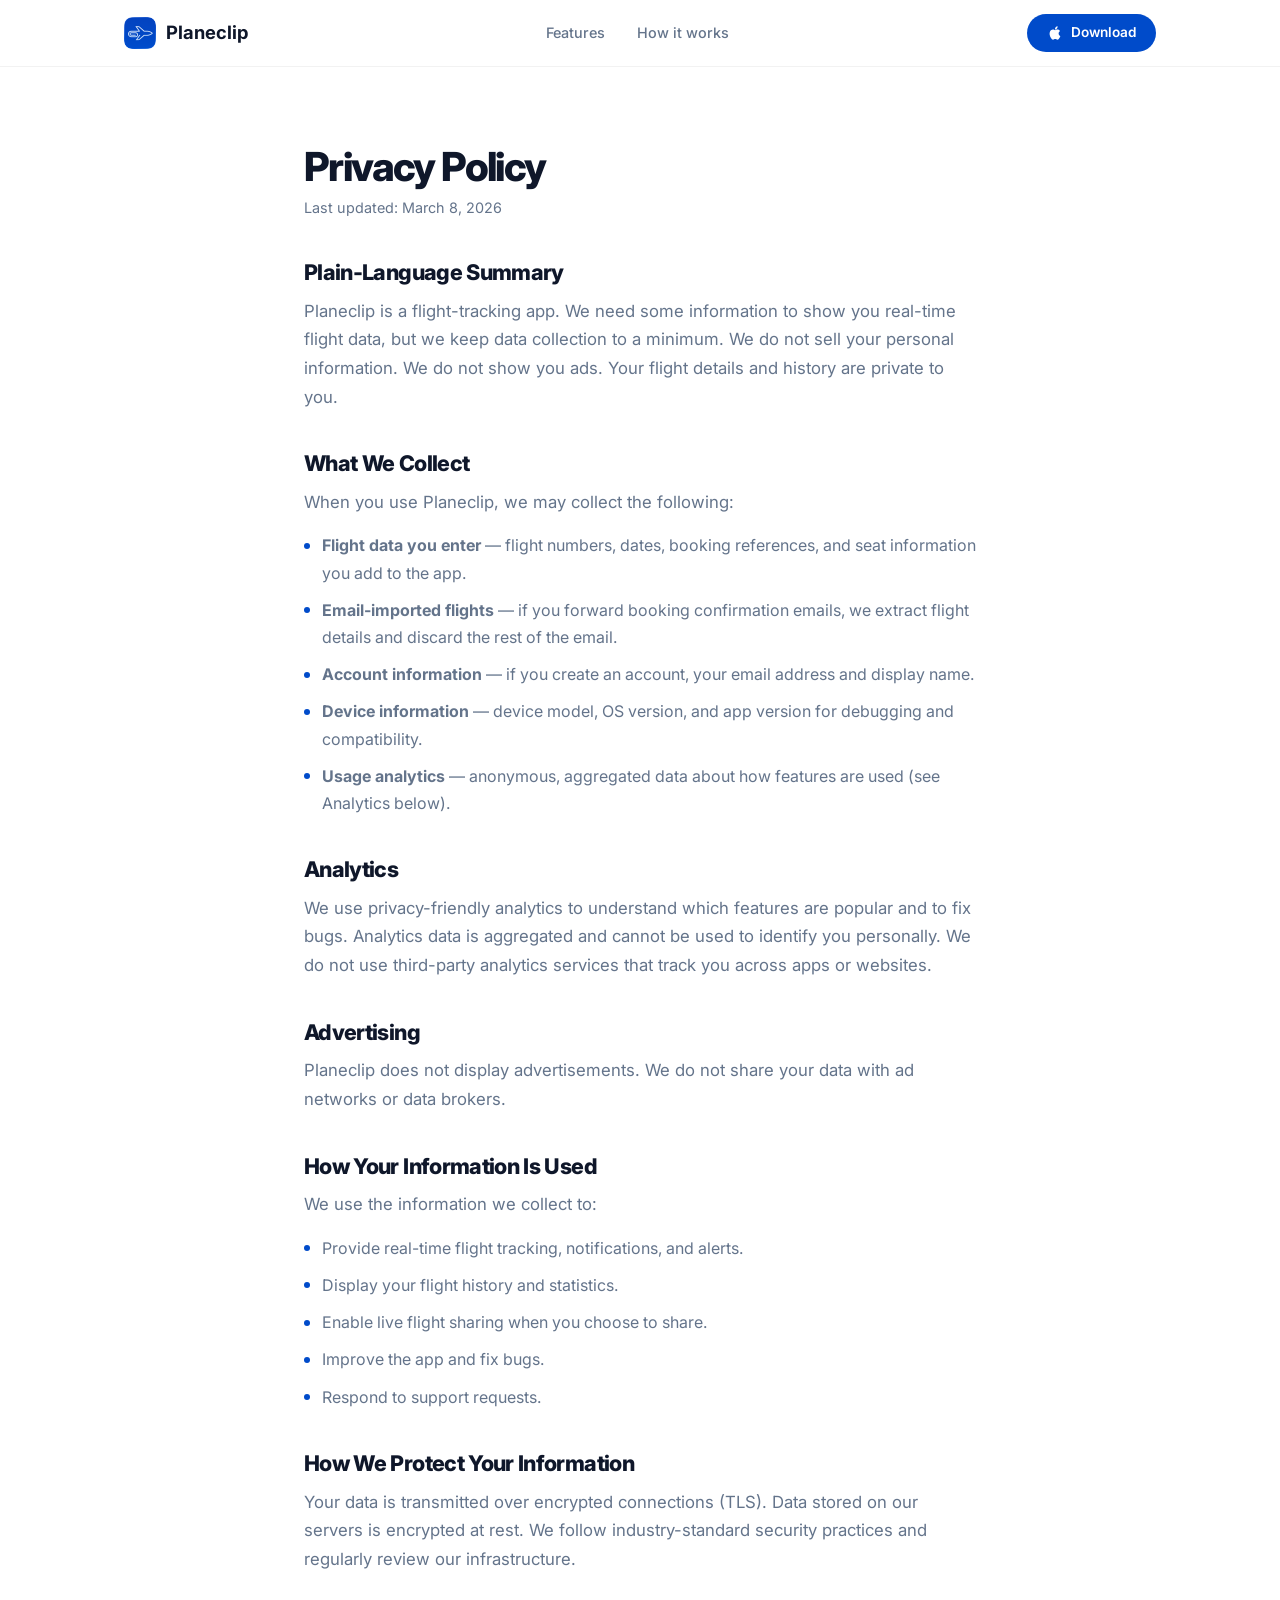
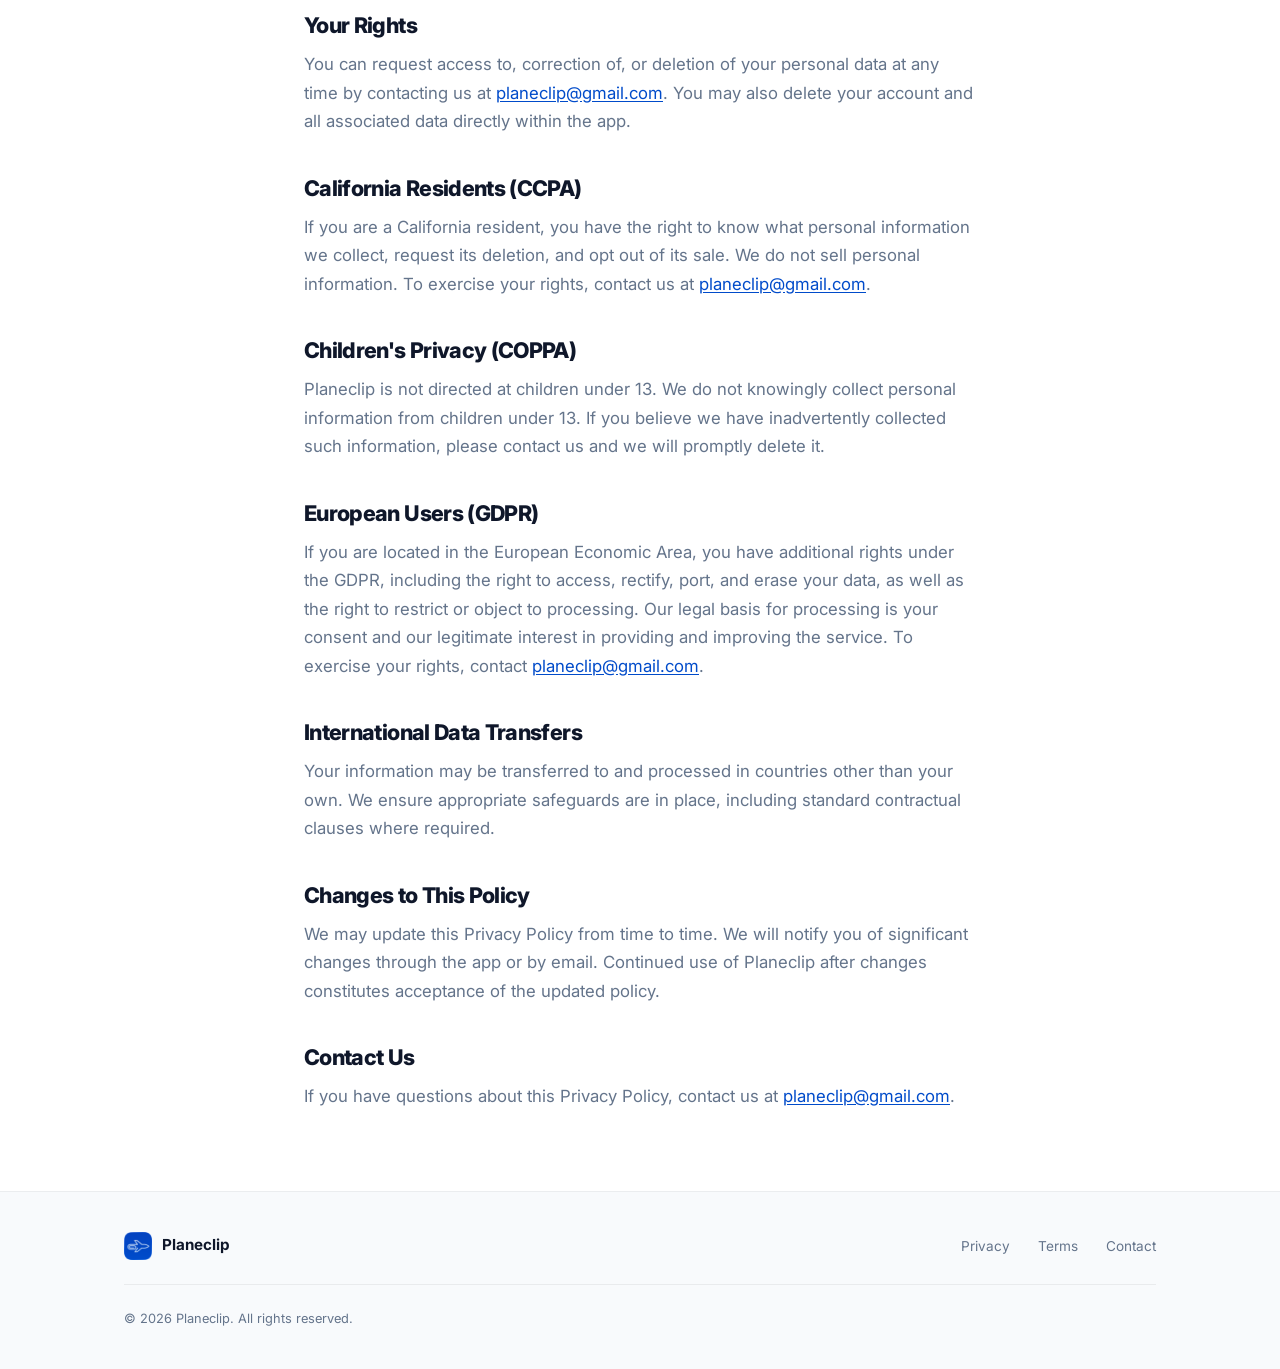
==== privacy.html @ d49c6626 "first commit" ====
<!DOCTYPE html>
<html lang="en">
<head>
  <meta charset="UTF-8">
  <meta name="viewport" content="width=device-width, initial-scale=1.0">
  <title>Privacy Policy - Planeclip</title>
  <meta name="description" content="Planeclip Privacy Policy. Learn how we handle your data.">
  <link rel="icon" href="assets/logo.png" type="image/png">
  <link rel="preconnect" href="https://fonts.googleapis.com">
  <link rel="preconnect" href="https://fonts.gstatic.com" crossorigin>
  <link href="https://fonts.googleapis.com/css2?family=Inter:wght@400;500;600;700;800&display=swap" rel="stylesheet">
  <link rel="stylesheet" href="css/styles.css">
</head>
<body>

  <header class="site-header">
    <div class="container">
      <a href="index.html" class="site-header__brand">
        <img src="assets/logo.png" alt="Planeclip" class="site-header__logo">
        <span class="site-header__wordmark">Planeclip</span>
      </a>
      <nav class="site-header__nav">
        <a href="index.html#features" class="site-header__link">Features</a>
        <a href="index.html#how-it-works" class="site-header__link">How it works</a>
      </nav>
      <a href="#" class="site-header__cta">
        <svg viewBox="0 0 24 24" fill="currentColor"><path d="M18.71 19.5c-.83 1.24-1.71 2.45-3.05 2.47-1.34.03-1.77-.79-3.29-.79-1.53 0-2 .77-3.27.82-1.31.05-2.3-1.32-3.14-2.53C4.25 17 2.94 12.45 4.7 9.39c.87-1.52 2.43-2.48 4.12-2.51 1.28-.02 2.5.87 3.29.87.78 0 2.26-1.07 3.8-.91.65.03 2.47.26 3.64 1.98-.09.06-2.17 1.28-2.15 3.81.03 3.02 2.65 4.03 2.68 4.04-.03.07-.42 1.44-1.38 2.83M13 3.5c.73-.83 1.94-1.46 2.94-1.5.13 1.17-.34 2.35-1.04 3.19-.69.85-1.83 1.51-2.95 1.42-.15-1.15.41-2.35 1.05-3.11z"/></svg>
        Download
      </a>
    </div>
  </header>

  <main>
    <div class="legal-page">
      <h1>Privacy Policy</h1>
      <p class="legal-page__updated">Last updated: March 8, 2026</p>

      <h2>Plain-Language Summary</h2>
      <p>Planeclip is a flight-tracking app. We need some information to show you real-time flight data, but we keep data collection to a minimum. We do not sell your personal information. We do not show you ads. Your flight details and history are private to you.</p>

      <h2>What We Collect</h2>
      <p>When you use Planeclip, we may collect the following:</p>
      <ul>
        <li><strong>Flight data you enter</strong> &mdash; flight numbers, dates, booking references, and seat information you add to the app.</li>
        <li><strong>Email-imported flights</strong> &mdash; if you forward booking confirmation emails, we extract flight details and discard the rest of the email.</li>
        <li><strong>Account information</strong> &mdash; if you create an account, your email address and display name.</li>
        <li><strong>Device information</strong> &mdash; device model, OS version, and app version for debugging and compatibility.</li>
        <li><strong>Usage analytics</strong> &mdash; anonymous, aggregated data about how features are used (see Analytics below).</li>
      </ul>

      <h2>Analytics</h2>
      <p>We use privacy-friendly analytics to understand which features are popular and to fix bugs. Analytics data is aggregated and cannot be used to identify you personally. We do not use third-party analytics services that track you across apps or websites.</p>

      <h2>Advertising</h2>
      <p>Planeclip does not display advertisements. We do not share your data with ad networks or data brokers.</p>

      <h2>How Your Information Is Used</h2>
      <p>We use the information we collect to:</p>
      <ul>
        <li>Provide real-time flight tracking, notifications, and alerts.</li>
        <li>Display your flight history and statistics.</li>
        <li>Enable live flight sharing when you choose to share.</li>
        <li>Improve the app and fix bugs.</li>
        <li>Respond to support requests.</li>
      </ul>

      <h2>How We Protect Your Information</h2>
      <p>Your data is transmitted over encrypted connections (TLS). Data stored on our servers is encrypted at rest. We follow industry-standard security practices and regularly review our infrastructure.</p>

      <h2>Your Rights</h2>
      <p>You can request access to, correction of, or deletion of your personal data at any time by contacting us at <a href="mailto:planeclip@gmail.com">planeclip@gmail.com</a>. You may also delete your account and all associated data directly within the app.</p>

      <h2>California Residents (CCPA)</h2>
      <p>If you are a California resident, you have the right to know what personal information we collect, request its deletion, and opt out of its sale. We do not sell personal information. To exercise your rights, contact us at <a href="mailto:planeclip@gmail.com">planeclip@gmail.com</a>.</p>

      <h2>Children's Privacy (COPPA)</h2>
      <p>Planeclip is not directed at children under 13. We do not knowingly collect personal information from children under 13. If you believe we have inadvertently collected such information, please contact us and we will promptly delete it.</p>

      <h2>European Users (GDPR)</h2>
      <p>If you are located in the European Economic Area, you have additional rights under the GDPR, including the right to access, rectify, port, and erase your data, as well as the right to restrict or object to processing. Our legal basis for processing is your consent and our legitimate interest in providing and improving the service. To exercise your rights, contact <a href="mailto:planeclip@gmail.com">planeclip@gmail.com</a>.</p>

      <h2>International Data Transfers</h2>
      <p>Your information may be transferred to and processed in countries other than your own. We ensure appropriate safeguards are in place, including standard contractual clauses where required.</p>

      <h2>Changes to This Policy</h2>
      <p>We may update this Privacy Policy from time to time. We will notify you of significant changes through the app or by email. Continued use of Planeclip after changes constitutes acceptance of the updated policy.</p>

      <h2>Contact Us</h2>
      <p>If you have questions about this Privacy Policy, contact us at <a href="mailto:planeclip@gmail.com">planeclip@gmail.com</a>.</p>
    </div>
  </main>

  <footer class="site-footer">
    <div class="container">
      <div class="footer__top">
        <div class="footer__brand">
          <img src="assets/logo.png" alt="Planeclip" class="footer__logo">
          <span class="footer__wordmark">Planeclip</span>
        </div>
        <ul class="footer__links">
          <li><a href="privacy.html">Privacy</a></li>
          <li><a href="terms.html">Terms</a></li>
          <li><a href="#">Contact</a></li>
        </ul>
      </div>
      <div class="footer__bottom">
        &copy; 2026 Planeclip. All rights reserved.
      </div>
    </div>
  </footer>

</body>
</html>
---- css/styles.css ----
/* ========================================
   Design Tokens
   ======================================== */
:root {
  --primary: #004BCA;
  --primary-dark: #003BA0;
  --primary-light: #3373D9;
  --blue-50: #E8F0FF;
  --navy: #001233;
  --navy-light: #001845;
  --gray-50: #F8FAFC;
  --gray-100: #F1F5F9;
  --gray-200: #E2E8F0;
  --gray-500: #64748B;
  --gray-900: #0F172A;
  --white: #ffffff;

  --font-family: 'Inter', system-ui, -apple-system, sans-serif;
  --radius-sm: 8px;
  --radius-md: 16px;
  --radius-lg: 24px;
  --radius-xl: 40px;
  --shadow-sm: 0 1px 3px rgba(0, 0, 0, 0.06);
  --shadow-md: 0 4px 16px rgba(0, 0, 0, 0.08);
  --shadow-lg: 0 8px 30px rgba(0, 0, 0, 0.1);
}

/* ========================================
   Reset & Base
   ======================================== */
*, *::before, *::after {
  margin: 0;
  padding: 0;
  box-sizing: border-box;
}

html {
  scroll-behavior: smooth;
  -webkit-text-size-adjust: 100%;
}

body {
  font-family: var(--font-family);
  color: var(--gray-900);
  background: var(--white);
  line-height: 1.6;
  -webkit-font-smoothing: antialiased;
  -moz-osx-font-smoothing: grayscale;
}

img {
  max-width: 100%;
  display: block;
}

a {
  color: inherit;
  text-decoration: none;
}

button {
  font-family: inherit;
  cursor: pointer;
  border: none;
  background: none;
}

input {
  font-family: inherit;
  border: none;
  outline: none;
}

/* ========================================
   Typography
   ======================================== */
h1 {
  font-size: 4.5rem;
  font-weight: 800;
  line-height: 1.02;
  letter-spacing: -0.04em;
  color: var(--gray-900);
}

h2 {
  font-size: 2.25rem;
  font-weight: 800;
  line-height: 1.15;
  letter-spacing: -0.03em;
  color: var(--gray-900);
}

h3 {
  font-size: 1.1rem;
  font-weight: 600;
  line-height: 1.3;
  color: var(--gray-900);
}

p {
  color: var(--gray-500);
  font-size: 1.05rem;
  line-height: 1.7;
}

/* ========================================
   Layout
   ======================================== */
.container {
  max-width: 1080px;
  margin: 0 auto;
  padding: 0 24px;
}

/* ========================================
   Header
   ======================================== */
.site-header {
  position: sticky;
  top: 0;
  z-index: 90;
  background: rgba(255, 255, 255, 0.92);
  backdrop-filter: blur(20px);
  -webkit-backdrop-filter: blur(20px);
  border-bottom: 1px solid rgba(0, 0, 0, 0.05);
  padding: 14px 0;
}

.site-header .container {
  display: flex;
  align-items: center;
  justify-content: space-between;
}

.site-header__brand {
  display: flex;
  align-items: center;
  gap: 10px;
}

.site-header__logo {
  width: 32px;
  height: 32px;
  border-radius: 8px;
}

.site-header__wordmark {
  font-size: 1.15rem;
  font-weight: 700;
  color: var(--gray-900);
}

.site-header__nav {
  display: flex;
  align-items: center;
  gap: 32px;
}

.site-header__link {
  font-size: 0.9rem;
  font-weight: 500;
  color: var(--gray-500);
  transition: color 0.2s;
}

.site-header__link:hover {
  color: var(--gray-900);
}

.site-header__cta {
  display: inline-flex;
  align-items: center;
  gap: 8px;
  padding: 8px 20px;
  background: var(--primary);
  color: var(--white);
  font-size: 0.85rem;
  font-weight: 600;
  border-radius: 100px;
  transition: background 0.2s;
}

.site-header__cta:hover {
  background: var(--primary-dark);
}

.site-header__cta svg {
  width: 16px;
  height: 16px;
}

/* ========================================
   Buttons
   ======================================== */
.btn {
  display: inline-flex;
  align-items: center;
  justify-content: center;
  gap: 8px;
  padding: 14px 28px;
  font-size: 0.95rem;
  font-weight: 600;
  border-radius: 100px;
  transition: transform 0.2s, box-shadow 0.2s, background 0.2s;
}

.btn--primary {
  background: var(--primary);
  color: var(--white);
}

.btn--primary:hover {
  background: var(--primary-dark);
  transform: translateY(-1px);
  box-shadow: 0 4px 20px rgba(0, 71, 255, 0.3);
}

.btn--outline {
  background: transparent;
  color: var(--gray-900);
  border: 1.5px solid var(--gray-200);
}

.btn--outline:hover {
  border-color: var(--gray-500);
}

.btn svg {
  width: 18px;
  height: 18px;
}

.learn-more {
  display: inline-flex;
  align-items: center;
  gap: 6px;
  font-size: 0.95rem;
  font-weight: 600;
  color: var(--primary);
  transition: gap 0.2s;
}

.learn-more:hover {
  gap: 10px;
}

.learn-more::after {
  content: '\2192';
}

/* ========================================
   Hero — Flighty-style
   ======================================== */
.hero {
  padding: 100px 0 50px;
  text-align: center;
  overflow: hidden;
}

.hero h1 {
  margin-bottom: 20px;
  max-width: 780px;
  margin-left: auto;
  margin-right: auto;
}

.hero__subtitle {
  font-size: 1.1rem;
  max-width: 600px;
  margin: 0 auto 40px;
}

.hero__actions {
  display: flex;
  gap: 12px;
  justify-content: center;
  margin-bottom: 20px;
}

.hero__bottom-text {
  margin-top: 80px;
  max-width: 520px;
  margin-left: auto;
  margin-right: auto;
}

.hero__bottom-text h2 {
  margin-bottom: 10px;
}

.hero__bottom-text p {
  font-size: 1rem;
}

/* Hero phone showcase — tall area with floating cards */
.hero__showcase {
  position: relative;
  max-width: 900px;
  margin: 0 auto;
  padding: 40px 0 0;
}

.hero__phone-wrap {
  display: flex;
  justify-content: center;
  position: relative;
  z-index: 2;
}

.hero__phone-wrap .phone-frame {
  width: 300px;
}

/* Floating cards scattered around the phone */
.hero__float-card {
  position: absolute;
  background: var(--white);
  border-radius: var(--radius-md);
  padding: 12px 16px;
  display: flex;
  align-items: center;
  gap: 10px;
  box-shadow: 0 2px 16px rgba(0, 0, 0, 0.06);
  z-index: 3;
  white-space: nowrap;
  border: 1px solid rgba(0, 0, 0, 0.04);
}

.hero__float-icon {
  width: 32px;
  height: 32px;
  border-radius: 8px;
  display: flex;
  align-items: center;
  justify-content: center;
  font-size: 0.9rem;
  flex-shrink: 0;
}

.hero__float-title {
  font-size: 0.8rem;
  font-weight: 600;
  color: var(--gray-900);
}

.hero__float-desc {
  font-size: 0.7rem;
  color: var(--gray-500);
}

/* Positions — spread around the phone like Flighty */
.hero__float-card--1 {
  left: 0;
  top: 14%;
  animation: hf-1 5s ease-in-out infinite;
}

.hero__float-card--2 {
  right: 0;
  top: 10%;
  opacity: 0.55;
  animation: hf-2 4.5s ease-in-out infinite;
}

.hero__float-card--3 {
  left: -2%;
  top: 44%;
  opacity: 0.45;
  animation: hf-3 5.5s ease-in-out infinite;
}

.hero__float-card--4 {
  right: 0;
  top: 38%;
  animation: hf-4 4s ease-in-out infinite;
}

.hero__float-card--5 {
  left: 5%;
  bottom: 18%;
  animation: hf-5 4.8s ease-in-out infinite;
}

.hero__float-card--6 {
  right: 2%;
  bottom: 14%;
  opacity: 0.5;
  animation: hf-6 5.2s ease-in-out infinite;
}

.hero__float-card--7 {
  left: -3%;
  top: 28%;
  animation: hf-7 4.2s ease-in-out infinite;
}

.hero__float-card--8 {
  right: -1%;
  top: 56%;
  opacity: 0.5;
  animation: hf-8 5s ease-in-out infinite;
}

.hero__float-card--9 {
  left: 1%;
  bottom: 6%;
  opacity: 0.4;
  animation: hf-9 4.6s ease-in-out infinite;
}

.hero__float-card--10 {
  right: 3%;
  bottom: 2%;
  opacity: 0.45;
  animation: hf-10 5.4s ease-in-out infinite;
}

.hero__float-card--11 {
  left: -1%;
  top: 58%;
  opacity: 0.55;
  animation: hf-11 4.4s ease-in-out infinite;
}

.hero__float-card--12 {
  right: -2%;
  top: 72%;
  opacity: 0.4;
  animation: hf-12 5.6s ease-in-out infinite;
}

.hero__float-card--13 {
  right: 1%;
  top: 22%;
  animation: hf-13 4.8s ease-in-out infinite;
}

@keyframes hf-1 {
  0%, 100% { transform: translateY(0); }
  50% { transform: translateY(-8px); }
}
@keyframes hf-2 {
  0%, 100% { transform: translateY(0); }
  50% { transform: translateY(6px); }
}
@keyframes hf-3 {
  0%, 100% { transform: translateY(0) translateX(0); }
  50% { transform: translateY(-6px) translateX(4px); }
}
@keyframes hf-4 {
  0%, 100% { transform: translateY(0); }
  50% { transform: translateY(8px); }
}
@keyframes hf-5 {
  0%, 100% { transform: translateY(0); }
  50% { transform: translateY(-10px); }
}
@keyframes hf-6 {
  0%, 100% { transform: translateY(0) translateX(0); }
  50% { transform: translateY(6px) translateX(-4px); }
}
@keyframes hf-7 {
  0%, 100% { transform: translateY(0); }
  50% { transform: translateY(-7px); }
}
@keyframes hf-8 {
  0%, 100% { transform: translateY(0) translateX(0); }
  50% { transform: translateY(7px) translateX(-3px); }
}
@keyframes hf-9 {
  0%, 100% { transform: translateY(0) translateX(0); }
  50% { transform: translateY(-5px) translateX(3px); }
}
@keyframes hf-10 {
  0%, 100% { transform: translateY(0); }
  50% { transform: translateY(5px); }
}
@keyframes hf-11 {
  0%, 100% { transform: translateY(0) translateX(0); }
  50% { transform: translateY(-6px) translateX(5px); }
}
@keyframes hf-12 {
  0%, 100% { transform: translateY(0); }
  50% { transform: translateY(7px); }
}
@keyframes hf-13 {
  0%, 100% { transform: translateY(0) translateX(0); }
  50% { transform: translateY(-7px) translateX(-3px); }
}

/* ========================================
   Phone Frame
   ======================================== */
.phone-frame {
  position: relative;
  width: 270px;
  flex-shrink: 0;
}

.phone-frame__bezel {
  position: relative;
  border-radius: 44px;
  overflow: hidden;
  background: #1a1a1a;
  padding: 12px;
  box-shadow: 0 24px 80px rgba(0, 0, 0, 0.12), 0 0 0 1px rgba(0, 0, 0, 0.05);
}

.phone-frame__notch {
  position: absolute;
  top: 12px;
  left: 50%;
  transform: translateX(-50%);
  width: 92px;
  height: 28px;
  background: #000;
  border-radius: 20px;
  z-index: 2;
}

.phone-frame__screen {
  border-radius: 32px;
  overflow: hidden;
  position: relative;
  aspect-ratio: 9 / 19.5;
}

.phone-frame__screen img {
  width: 100%;
  height: 100%;
  object-fit: cover;
  object-position: top;
  display: block;
}

/* ========================================
   Feature Sections
   ======================================== */
.feature {
  padding: 72px 0;
}

.feature--alt {
  background: var(--gray-50);
}

.feature__grid {
  display: grid;
  grid-template-columns: 1fr 1fr;
  gap: 56px;
  align-items: center;
  max-width: 900px;
  margin: 0 auto;
}

.feature__grid--reverse {
  direction: rtl;
}

.feature__grid--reverse > * {
  direction: ltr;
}

.feature__text h2 {
  margin-bottom: 14px;
}

.feature__text p {
  margin-bottom: 14px;
}

.feature__text p:last-of-type {
  margin-bottom: 20px;
}

.feature__list {
  list-style: none;
  margin-bottom: 20px;
  display: flex;
  flex-direction: column;
  gap: 8px;
}

.feature__list li {
  display: flex;
  align-items: flex-start;
  gap: 8px;
  font-size: 0.95rem;
  color: var(--gray-500);
  line-height: 1.5;
}

.feature__list li::before {
  content: '';
  width: 6px;
  height: 6px;
  border-radius: 50%;
  background: var(--primary);
  flex-shrink: 0;
  margin-top: 0.55em;
}

/* ========================================
   CTA Section (with floating feature cards)
   ======================================== */
.cta-section {
  background: var(--gray-900);
  padding: 75px 0;
  color: var(--white);
  overflow: hidden;
}

.cta-layout {
  position: relative;
  min-height: 280px;
  display: flex;
  align-items: center;
  justify-content: center;
}

.cta-center {
  text-align: center;
  position: relative;
  z-index: 2;
}

.cta-section h2 {
  color: var(--white);
  margin-bottom: 12px;
}

.cta-section p {
  color: rgba(255, 255, 255, 0.6);
  white-space: nowrap;
  margin: 0 auto 28px;
}

.cta-card {
  position: absolute;
  background: rgba(255, 255, 255, 0.07);
  border: 1px solid rgba(255, 255, 255, 0.1);
  border-radius: var(--radius-md);
  padding: 10px 14px;
  display: flex;
  align-items: center;
  gap: 10px;
  white-space: nowrap;
  z-index: 1;
}

.cta-card--1 {
  left: calc(-2% - 30px);
  top: 10%;
  animation: cta-1 5s ease-in-out infinite;
}

.cta-card--2 {
  left: calc(2% - 30px);
  bottom: 8%;
  opacity: 0.6;
  animation: cta-2 4.5s ease-in-out infinite;
}

.cta-card--3 {
  right: calc(-1% - 10px);
  top: 6%;
  opacity: 0.55;
  animation: cta-3 5.2s ease-in-out infinite;
}

.cta-card--4 {
  right: -40px;
  bottom: 12%;
  animation: cta-4 4.8s ease-in-out infinite;
}

@keyframes cta-1 {
  0%, 100% { transform: translateY(0); }
  50% { transform: translateY(-8px); }
}
@keyframes cta-2 {
  0%, 100% { transform: translateY(0) translateX(0); }
  50% { transform: translateY(6px) translateX(4px); }
}
@keyframes cta-3 {
  0%, 100% { transform: translateY(0) translateX(0); }
  50% { transform: translateY(-6px) translateX(-3px); }
}
@keyframes cta-4 {
  0%, 100% { transform: translateY(0); }
  50% { transform: translateY(7px); }
}

.cta-card__icon {
  width: 28px;
  height: 28px;
  border-radius: 6px;
  display: flex;
  align-items: center;
  justify-content: center;
  font-size: 0.85rem;
  flex-shrink: 0;
}

.cta-card__icon--blue { background: rgba(0, 75, 202, 0.25); }
.cta-card__icon--amber { background: rgba(245, 158, 11, 0.2); }
.cta-card__icon--pink { background: rgba(236, 72, 153, 0.2); }
.cta-card__icon--slate { background: rgba(255, 255, 255, 0.1); }

.cta-card__body {
  font-size: 0.75rem;
  line-height: 1.4;
  color: rgba(255, 255, 255, 0.5);
}

.cta-card__body strong {
  color: rgba(255, 255, 255, 0.9);
  font-weight: 600;
  display: block;
}

.btn--appstore {
  display: inline-flex;
  align-items: center;
  gap: 10px;
  padding: 16px 32px;
  background: var(--primary);
  color: var(--white);
  font-size: 1rem;
  font-weight: 600;
  border-radius: 100px;
  transition: transform 0.2s, box-shadow 0.2s, background 0.2s;
}

.btn--appstore:hover {
  background: var(--primary-light);
  transform: translateY(-2px);
  box-shadow: 0 8px 30px rgba(0, 71, 255, 0.3);
}

.btn--appstore svg {
  width: 22px;
  height: 22px;
}

/* ========================================
   Footer
   ======================================== */
.site-footer {
  background: var(--gray-50);
  border-top: 1px solid rgba(0, 0, 0, 0.05);
  padding: 40px 0;
}

.footer__top {
  display: flex;
  align-items: center;
  justify-content: space-between;
  margin-bottom: 24px;
  padding-bottom: 24px;
  border-bottom: 1px solid rgba(0, 0, 0, 0.06);
}

.footer__brand {
  display: flex;
  align-items: center;
  gap: 10px;
}

.footer__logo {
  width: 28px;
  height: 28px;
  border-radius: 6px;
}

.footer__wordmark {
  font-size: 0.95rem;
  font-weight: 700;
}

.footer__links {
  display: flex;
  gap: 28px;
  list-style: none;
}

.footer__links a {
  font-size: 0.85rem;
  color: var(--gray-500);
  transition: color 0.2s;
}

.footer__links a:hover {
  color: var(--gray-900);
}

.footer__bottom {
  font-size: 0.8rem;
  color: var(--gray-500);
}

/* ========================================
   Legal Pages (Privacy, Terms)
   ======================================== */
.legal-page {
  max-width: 720px;
  margin: 0 auto;
  padding: 80px 24px 64px;
}

.legal-page h1 {
  font-size: 2.5rem;
  margin-bottom: 8px;
}

.legal-page__updated {
  font-size: 0.9rem;
  color: var(--gray-500);
  margin-bottom: 48px;
}

.legal-page h2 {
  font-size: 1.35rem;
  margin-top: 40px;
  margin-bottom: 12px;
}

.legal-page p {
  margin-bottom: 16px;
}

.legal-page ul {
  list-style: none;
  margin: 0 0 16px;
  padding: 0;
  display: flex;
  flex-direction: column;
  gap: 10px;
}

.legal-page ul li {
  position: relative;
  padding-left: 18px;
  font-size: 1rem;
  color: var(--gray-500);
  line-height: 1.7;
}

.legal-page ul li::before {
  content: '';
  position: absolute;
  left: 0;
  top: 0.65em;
  width: 6px;
  height: 6px;
  border-radius: 50%;
  background: var(--primary);
}

.legal-page a {
  color: var(--primary);
  text-decoration: underline;
  text-underline-offset: 2px;
}

.legal-page a:hover {
  color: var(--primary-dark);
}

/* ========================================
   Responsive — Tablet (768px)
   ======================================== */
@media (max-width: 768px) {
  .site-header__nav {
    display: none;
  }

  h1 {
    font-size: 2.5rem;
  }

  h2 {
    font-size: 1.7rem;
  }

  p {
    font-size: 0.95rem;
  }

  .hero {
    padding: 64px 0 32px;
  }

  .hero__actions {
    flex-direction: column;
    align-items: center;
  }

  .hero__actions .btn {
    width: 100%;
    max-width: 300px;
  }

  .hero__float-card {
    display: none;
  }

  .hero__phone-wrap .phone-frame {
    width: 260px;
  }

  .feature {
    padding: 56px 0;
  }

  .feature__grid {
    grid-template-columns: 1fr;
    gap: 36px;
    text-align: center;
  }

  .feature__grid--reverse {
    direction: ltr;
  }

  .feature__text {
    order: 1;
  }

  .feature__list {
    align-items: center;
  }

  .phone-frame {
    width: 230px;
    margin: 0 auto;
  }

  .cta-section {
    padding: 56px 0;
  }

  .cta-card {
    display: none;
  }

  .footer__top {
    flex-direction: column;
    gap: 20px;
    text-align: center;
  }

  .footer__links {
    flex-wrap: wrap;
    justify-content: center;
    gap: 16px;
  }

  .footer__bottom {
    text-align: center;
  }

  .legal-page {
    padding: 48px 24px;
  }

  .legal-page h1 {
    font-size: 2rem;
  }
}

/* ========================================
   Responsive — Small Mobile (480px)
   ======================================== */
@media (max-width: 480px) {
  h1 {
    font-size: 2rem;
  }

  h2 {
    font-size: 1.4rem;
  }

  .container {
    padding: 0 16px;
  }

  .legal-page {
    padding: 36px 16px;
  }

  .legal-page h1 {
    font-size: 1.75rem;
  }

  .legal-page h2 {
    font-size: 1.15rem;
  }

  .hero__phone-wrap .phone-frame {
    width: 220px;
  }

  .phone-frame {
    width: 200px;
  }

  .cta-section p {
    white-space: normal;
  }
}
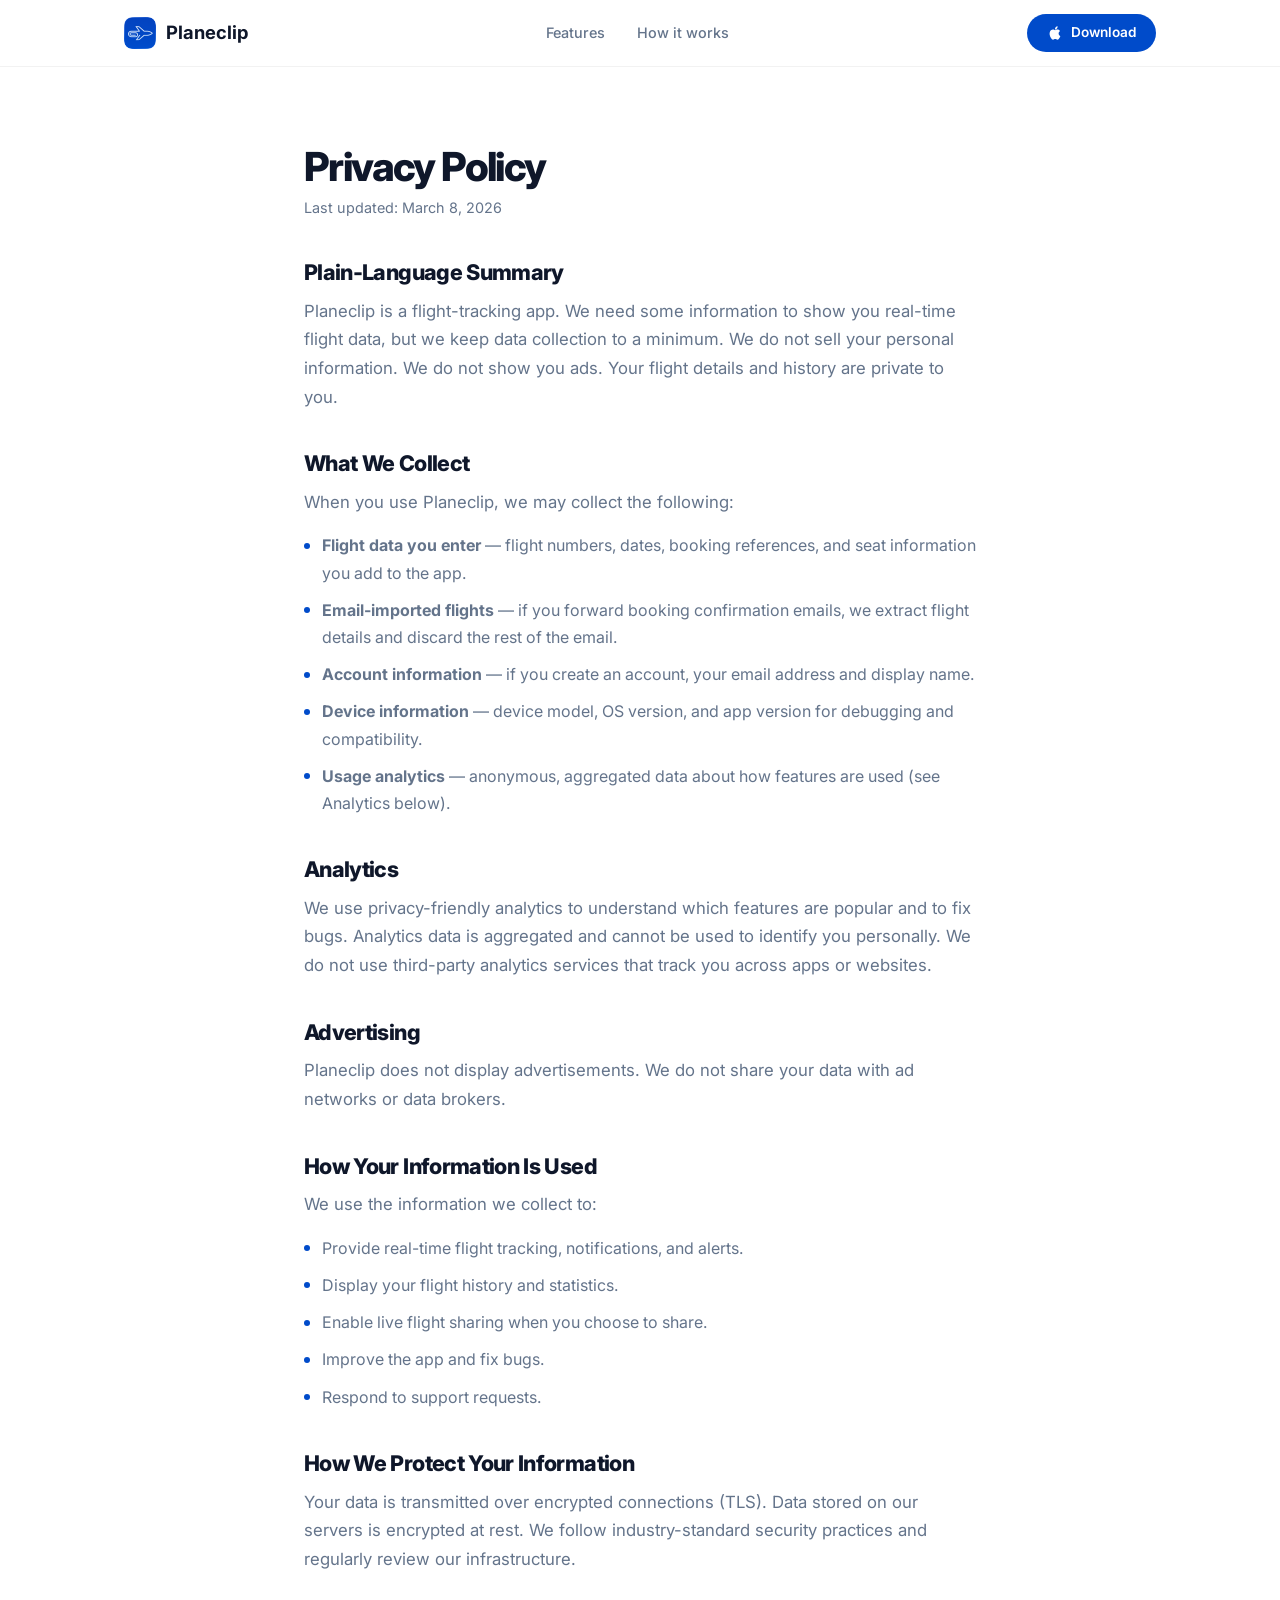
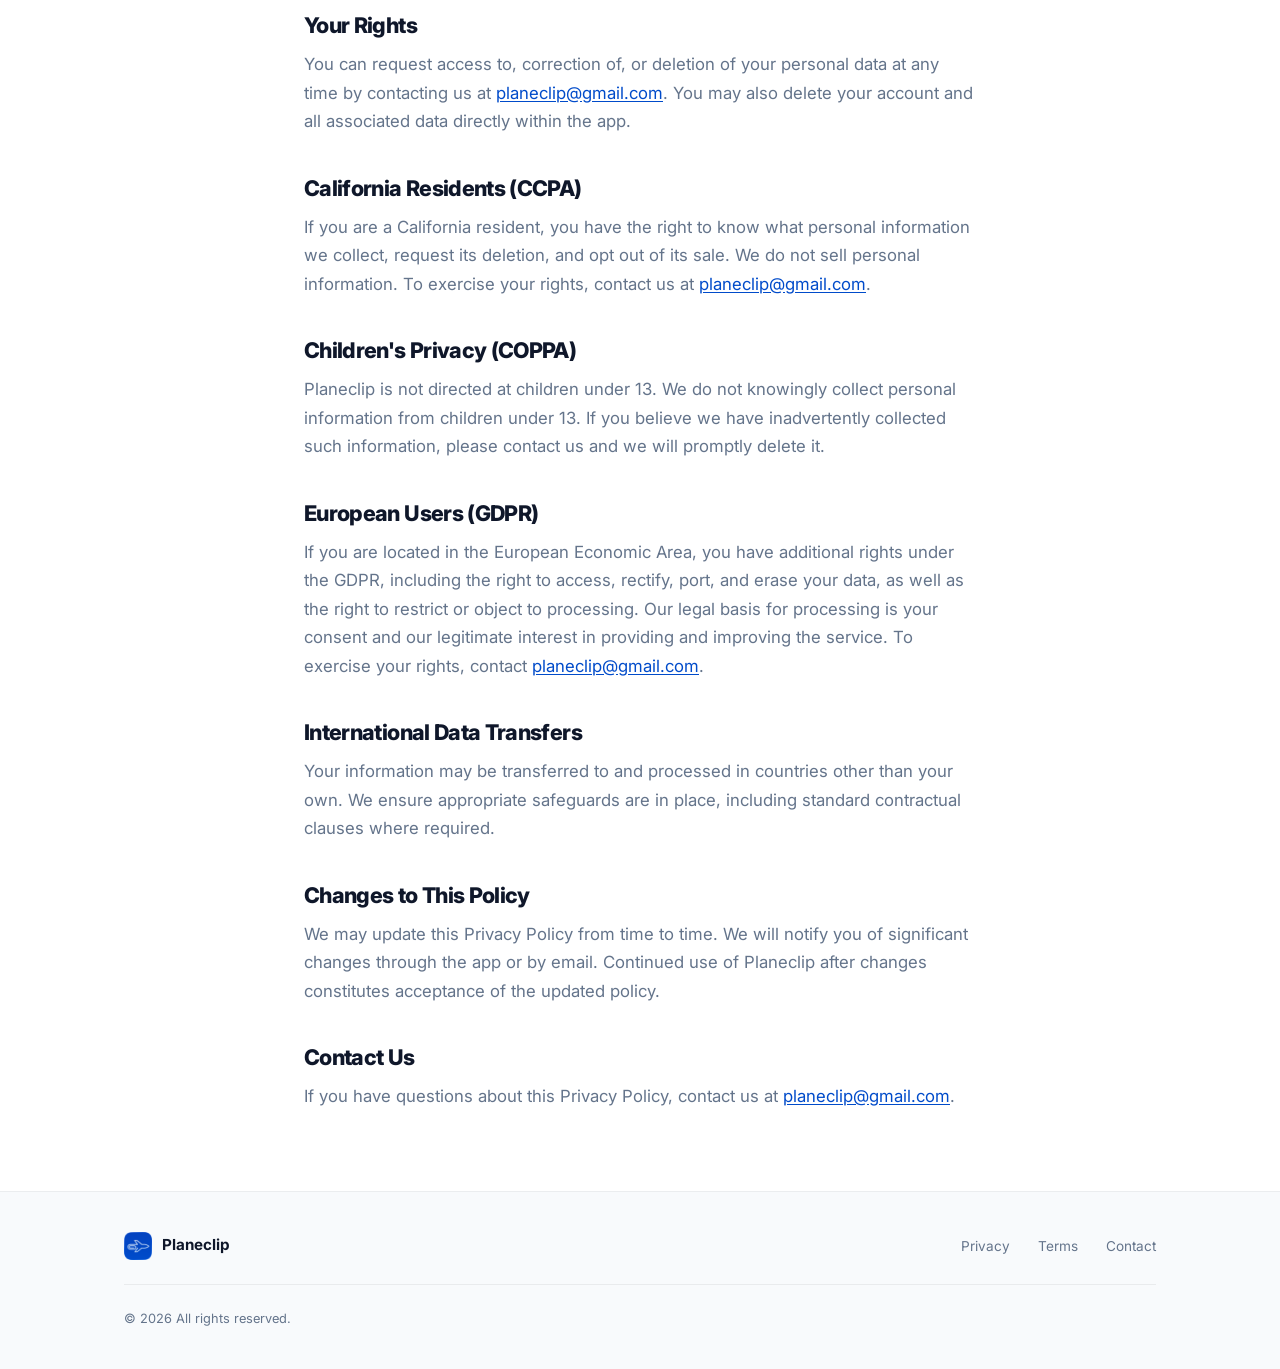
==== commit 91863fe0: "Update App Store links, contact email, and copyright text - Point download buttons and smart banner " ====
--- a/privacy.html
+++ b/privacy.html
@@ -104,7 +104,7 @@
         </ul>
       </div>
       <div class="footer__bottom">
-        &copy; 2026 Planeclip. All rights reserved.
+        &copy; 2026 All rights reserved.
       </div>
     </div>
   </footer>
--- a/css/styles.css
+++ b/css/styles.css
@@ -534,70 +534,183 @@
 }
 
 /* ========================================
-   Feature Sections
-   ======================================== */
-.feature {
-  padding: 72px 0;
-}
-
-.feature--alt {
+   Scroll Reveal Animations
+   ======================================== */
+.reveal {
+  opacity: 0;
+  transform: translateY(40px) scale(0.98);
+  transition: opacity 0.8s cubic-bezier(0.16, 1, 0.3, 1),
+              transform 0.8s cubic-bezier(0.16, 1, 0.3, 1);
+}
+
+.reveal--left {
+  transform: translateX(-60px) translateY(24px) scale(0.97);
+}
+
+.reveal--right {
+  transform: translateX(60px) translateY(24px) scale(0.97);
+}
+
+.reveal--visible {
+  opacity: 1;
+  transform: translateY(0) translateX(0) scale(1);
+}
+
+/* CTA cards: fade only (position is handled by their own animations) */
+.cta-card.reveal {
+  transform: none;
+}
+
+.cta-card.reveal--visible {
+  opacity: 1;
+}
+
+/* ========================================
+   Feature Sections (zigzag phone + text)
+   ======================================== */
+.feat {
+  position: relative;
+  padding: 100px 0;
+  overflow: hidden;
+}
+
+.feat--dark {
+  background: var(--navy);
+}
+
+.feat--dark h2,
+.feat--dark h3 {
+  color: var(--white);
+}
+
+.feat--dark p {
+  color: rgba(255, 255, 255, 0.55);
+}
+
+.feat--dark .feat__label {
+  color: rgba(255, 255, 255, 0.4);
+  border-color: rgba(255, 255, 255, 0.12);
+}
+
+.feat--dark .feat__pills li {
+  background: rgba(255, 255, 255, 0.07);
+  color: rgba(255, 255, 255, 0.7);
+  border-color: rgba(255, 255, 255, 0.1);
+}
+
+/* Decorative glow */
+.feat__glow {
+  position: absolute;
+  width: 600px;
+  height: 600px;
+  border-radius: 50%;
+  filter: blur(120px);
+  opacity: 0.12;
+  pointer-events: none;
+}
+
+.feat__glow--blue {
+  background: var(--primary);
+  top: -100px;
+  right: -200px;
+}
+
+.feat__glow--purple {
+  background: #7C3AED;
+  bottom: -100px;
+  left: -200px;
+}
+
+/* Section header */
+.feat__header {
+  text-align: center;
+  max-width: 580px;
+  margin: 0 auto 72px;
+}
+
+.feat__header h2 {
+  margin-bottom: 16px;
+}
+
+.feat__label {
+  display: inline-block;
+  font-size: 0.75rem;
+  font-weight: 600;
+  text-transform: uppercase;
+  letter-spacing: 0.1em;
+  color: var(--gray-500);
+  border: 1px solid var(--gray-200);
+  border-radius: 100px;
+  padding: 6px 16px;
+  margin-bottom: 20px;
+}
+
+/* Phone + text row */
+.feat__row {
+  display: grid;
+  grid-template-columns: auto 1fr;
+  gap: 64px;
+  align-items: center;
+  max-width: 860px;
+  margin: 0 auto 80px;
+}
+
+.feat__row:last-child {
+  margin-bottom: 0;
+}
+
+.feat__row--reverse {
+  grid-template-columns: 1fr auto;
+}
+
+.feat__row--reverse .feat__phone {
+  order: 2;
+}
+
+.feat__row--reverse .feat__copy {
+  order: 1;
+}
+
+.feat__phone .phone-frame {
+  width: 270px;
+}
+
+.feat--dark .phone-frame__bezel {
+  box-shadow: 0 24px 80px rgba(0, 0, 0, 0.4), 0 0 0 1px rgba(255, 255, 255, 0.06);
+}
+
+.feat__copy h3 {
+  font-size: 1.5rem;
+  margin-bottom: 14px;
+}
+
+.feat__copy p {
+  margin-bottom: 20px;
+  line-height: 1.7;
+}
+
+/* Feature pills */
+.feat__pills {
+  display: flex;
+  flex-wrap: wrap;
+  gap: 8px;
+  list-style: none;
+}
+
+.feat__pills li {
+  font-size: 0.8rem;
+  font-weight: 500;
+  color: var(--gray-500);
   background: var(--gray-50);
-}
-
-.feature__grid {
-  display: grid;
-  grid-template-columns: 1fr 1fr;
-  gap: 56px;
-  align-items: center;
-  max-width: 900px;
-  margin: 0 auto;
-}
-
-.feature__grid--reverse {
-  direction: rtl;
-}
-
-.feature__grid--reverse > * {
-  direction: ltr;
-}
-
-.feature__text h2 {
-  margin-bottom: 14px;
-}
-
-.feature__text p {
-  margin-bottom: 14px;
-}
-
-.feature__text p:last-of-type {
-  margin-bottom: 20px;
-}
-
-.feature__list {
-  list-style: none;
-  margin-bottom: 20px;
-  display: flex;
-  flex-direction: column;
-  gap: 8px;
-}
-
-.feature__list li {
-  display: flex;
-  align-items: flex-start;
-  gap: 8px;
-  font-size: 0.95rem;
-  color: var(--gray-500);
-  line-height: 1.5;
-}
-
-.feature__list li::before {
-  content: '';
-  width: 6px;
-  height: 6px;
-  border-radius: 50%;
-  background: var(--primary);
-  flex-shrink: 0;
-  margin-top: 0.55em;
+  border: 1px solid var(--gray-200);
+  border-radius: 100px;
+  padding: 6px 14px;
+  transition: transform 0.2s, box-shadow 0.2s;
+}
+
+.feat__pills li:hover {
+  transform: translateY(-1px);
+  box-shadow: 0 2px 8px rgba(0, 0, 0, 0.06);
 }
 
 /* ========================================
@@ -909,31 +1022,44 @@
     width: 260px;
   }
 
-  .feature {
-    padding: 56px 0;
-  }
-
-  .feature__grid {
+  .feat {
+    padding: 64px 0;
+  }
+
+  .feat__header {
+    margin-bottom: 48px;
+  }
+
+  .feat__row {
     grid-template-columns: 1fr;
-    gap: 36px;
+    gap: 32px;
     text-align: center;
-  }
-
-  .feature__grid--reverse {
-    direction: ltr;
-  }
-
-  .feature__text {
-    order: 1;
-  }
-
-  .feature__list {
-    align-items: center;
+    margin-bottom: 64px;
+  }
+
+  .feat__row--reverse .feat__phone,
+  .feat__row--reverse .feat__copy {
+    order: unset;
+  }
+
+  .feat__phone .phone-frame {
+    width: 240px;
+    margin: 0 auto;
+  }
+
+  .feat__pills {
+    justify-content: center;
   }
 
   .phone-frame {
     width: 230px;
     margin: 0 auto;
+  }
+
+  /* Disable horizontal slide on mobile, just fade up */
+  .reveal--left,
+  .reveal--right {
+    transform: translateY(28px) translateX(0) scale(0.98);
   }
 
   .cta-section {
@@ -1005,6 +1131,15 @@
     width: 200px;
   }
 
+  .feat__phone .phone-frame {
+    width: 210px;
+  }
+
+  .feat__glow {
+    width: 300px;
+    height: 300px;
+  }
+
   .cta-section p {
     white-space: normal;
   }
